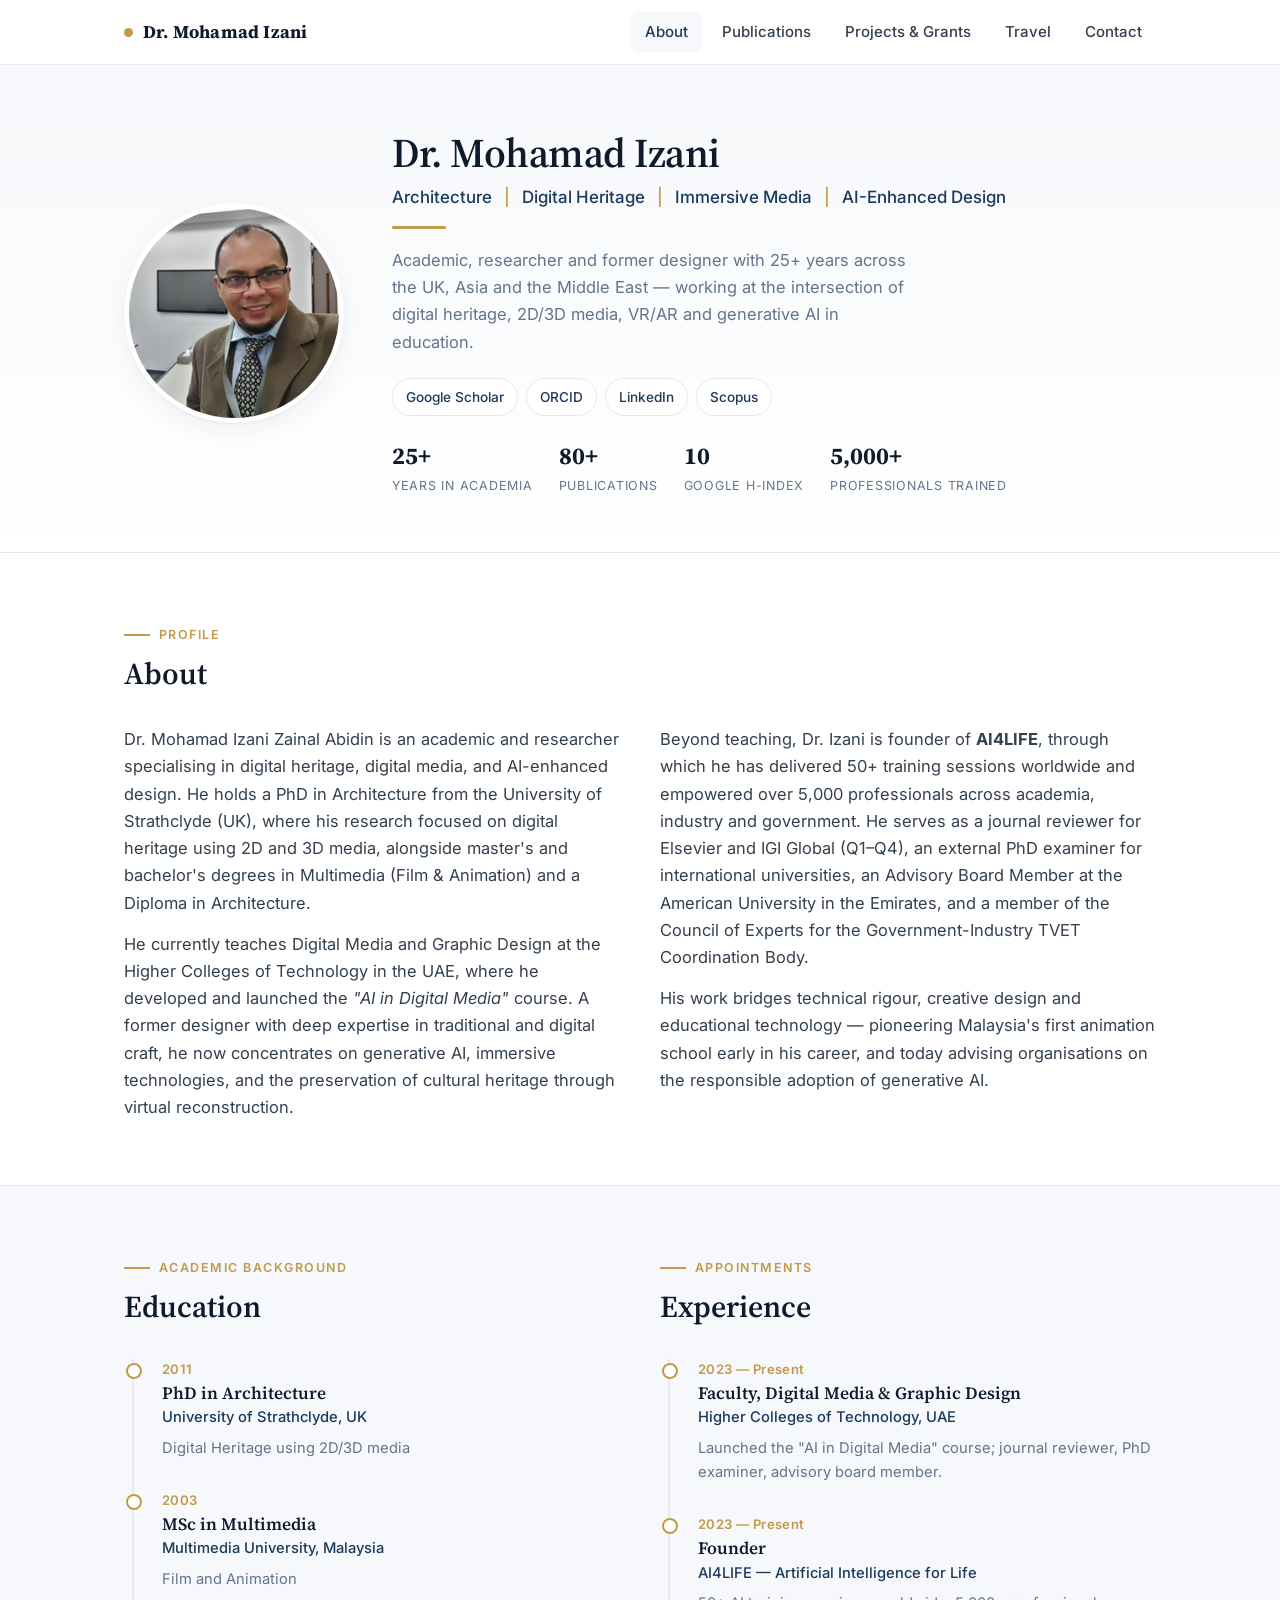
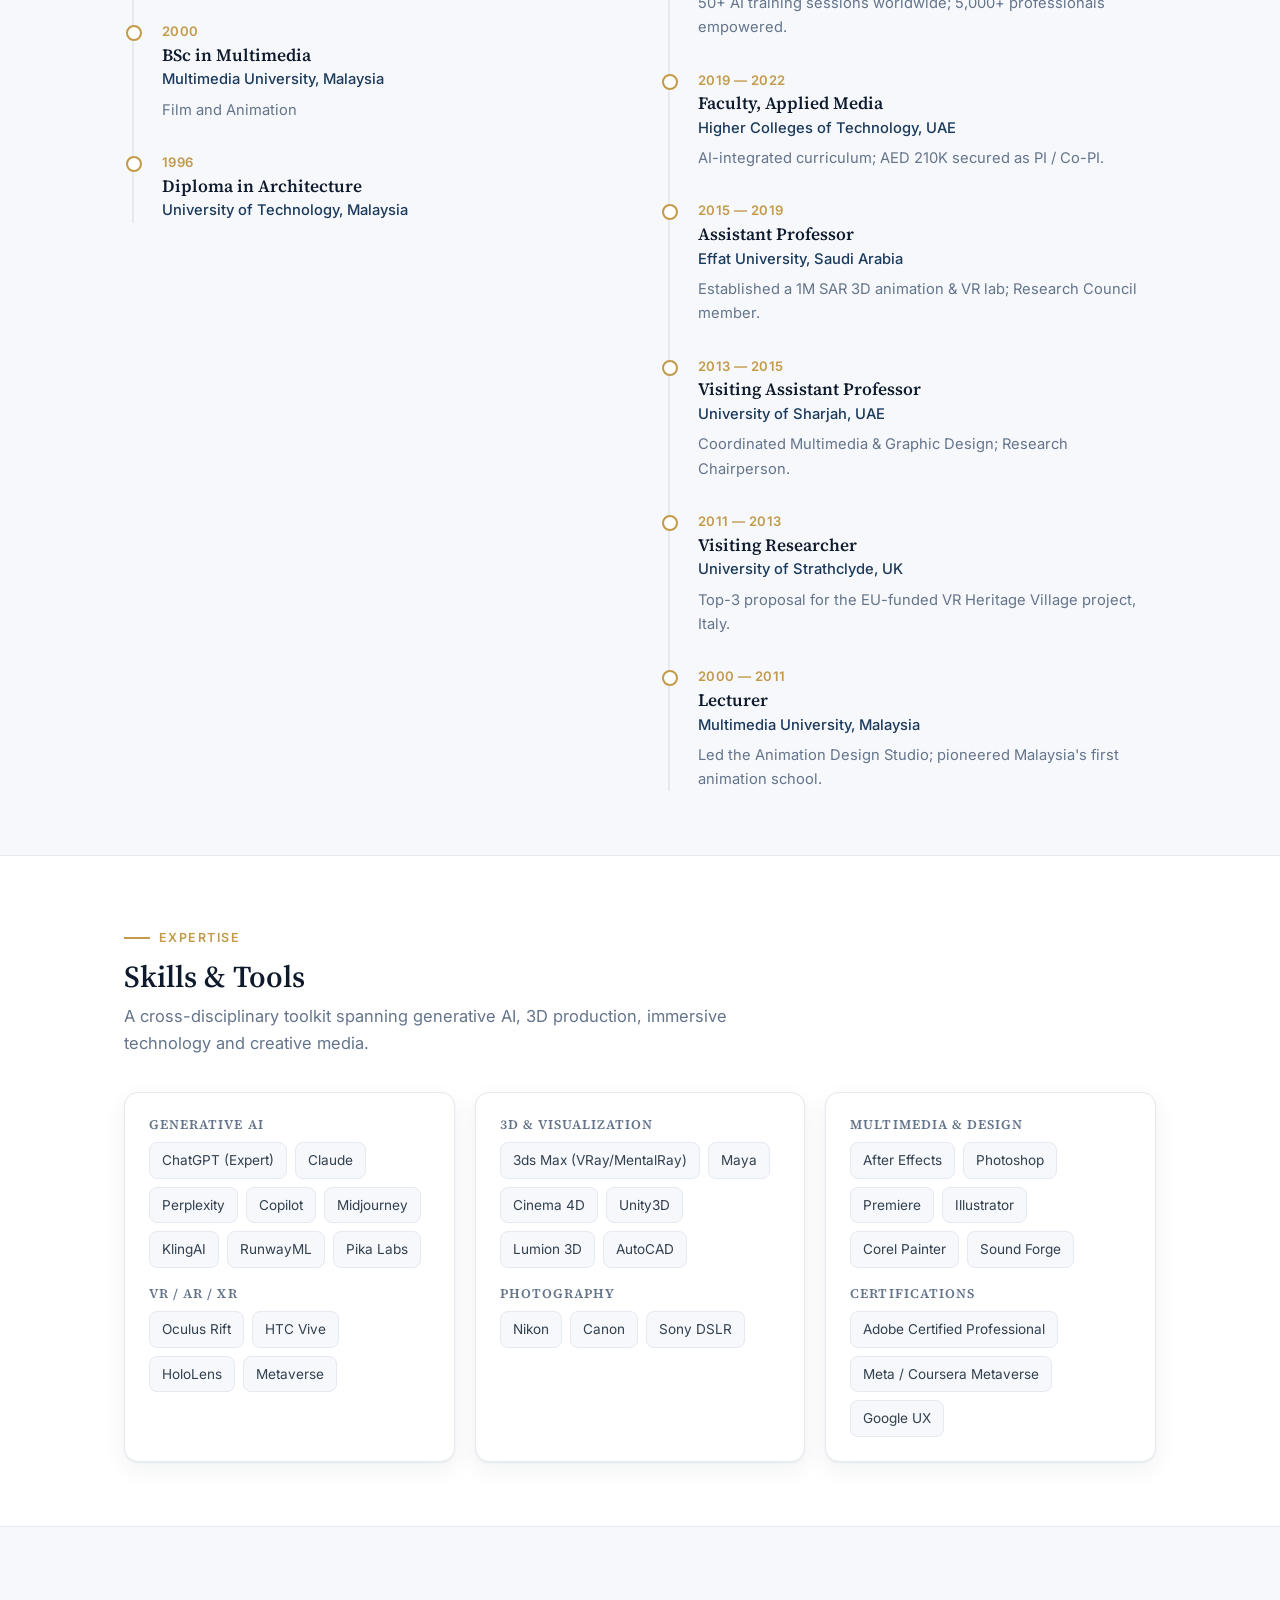
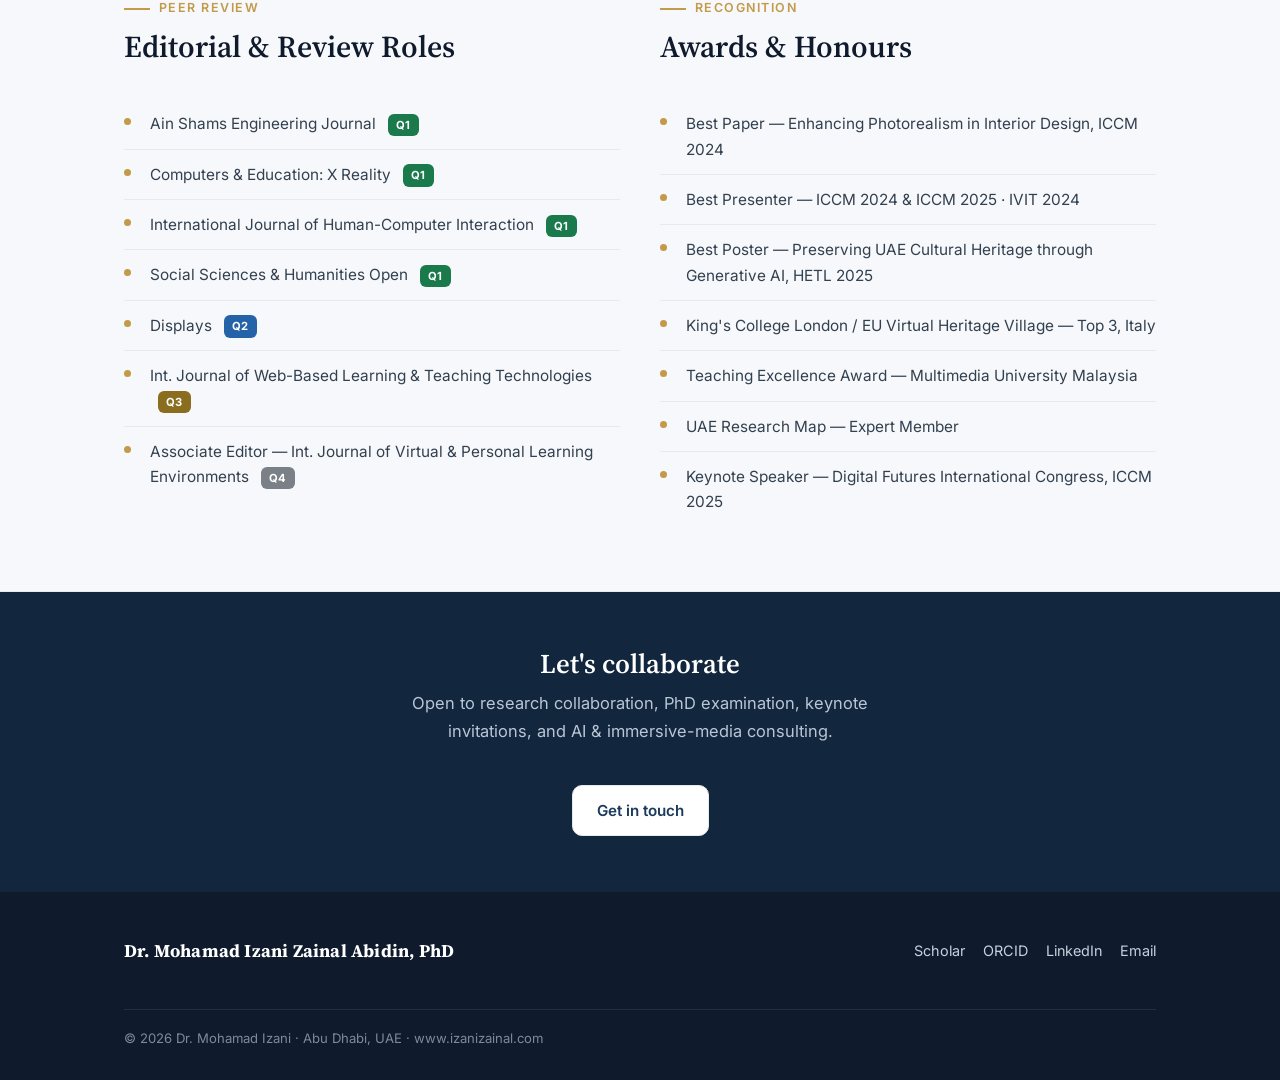
==== index.html @ 5fbd053c "Add files via upload" ====
<!DOCTYPE html>
<html lang="en">
<head>
<meta charset="UTF-8">
<meta name="viewport" content="width=device-width, initial-scale=1.0">
<title>Dr. Mohamad Izani — Digital Heritage, Immersive Media & AI</title>
<meta name="description" content="Dr. Mohamad Izani Zainal Abidin, PhD — academic and researcher in architecture, digital heritage, digital media, VR/AR and AI-enhanced design.">
<link rel="stylesheet" href="assets/style.css">
</head>
<body>

<!-- NAV -->
<nav class="nav">
  <div class="nav-inner">
    <a class="brand" href="index.html"><span class="dot"></span>Dr. Mohamad Izani</a>
    <button class="nav-toggle" aria-label="Menu">&#9776;</button>
    <div class="nav-links">
      <a href="index.html" class="active">About</a>
      <a href="publications.html">Publications</a>
      <a href="projects.html">Projects &amp; Grants</a>
      <a href="travel.html">Travel</a>
      <a href="contact.html">Contact</a>
    </div>
  </div>
</nav>

<!-- HERO -->
<header class="hero">
  <div class="hero-inner">
    <img class="hero-photo" src="assets/profile.jpg" alt="Dr. Mohamad Izani">
    <div>
      <h1>Dr. Mohamad Izani</h1>
      <div class="role">Architecture <span class="bar">|</span> Digital Heritage <span class="bar">|</span> Immersive Media <span class="bar">|</span> AI-Enhanced Design</div>
      <div class="accent-line"></div>
      <p class="lead">Academic, researcher and former designer with 25+ years across the UK, Asia and the Middle East — working at the intersection of digital heritage, 2D/3D media, VR/AR and generative AI in education.</p>
      <div class="chips">
        <a class="chip" href="https://scholar.google.com/citations?user=4yNI14cAAAAJ&hl=en" target="_blank" rel="noopener">Google Scholar</a>
        <a class="chip" href="https://orcid.org/0000-0002-8254-1219" target="_blank" rel="noopener">ORCID</a>
        <a class="chip" href="https://www.linkedin.com/in/izanizainal/" target="_blank" rel="noopener">LinkedIn</a>
        <a class="chip" href="https://www.scopus.com/authid/detail.uri?authorId=57223811243" target="_blank" rel="noopener">Scopus</a>
      </div>
      <div class="stat-row">
        <div class="stat"><span class="num">25+</span><span class="lbl">Years in academia</span></div>
        <div class="stat"><span class="num">80+</span><span class="lbl">Publications</span></div>
        <div class="stat"><span class="num">10</span><span class="lbl">Google h-index</span></div>
        <div class="stat"><span class="num">5,000+</span><span class="lbl">Professionals trained</span></div>
      </div>
    </div>
  </div>
</header>

<!-- ABOUT -->
<section id="about">
  <div class="wrap">
    <div class="sec-head reveal">
      <span class="sec-eyebrow">Profile</span>
      <h2>About</h2>
    </div>
    <div class="two-col">
      <div class="reveal">
        <p>Dr. Mohamad Izani Zainal Abidin is an academic and researcher specialising in digital heritage, digital media, and AI-enhanced design. He holds a PhD in Architecture from the University of Strathclyde (UK), where his research focused on digital heritage using 2D and 3D media, alongside master's and bachelor's degrees in Multimedia (Film &amp; Animation) and a Diploma in Architecture.</p>
        <p style="margin-top:14px">He currently teaches Digital Media and Graphic Design at the Higher Colleges of Technology in the UAE, where he developed and launched the <em>"AI in Digital Media"</em> course. A former designer with deep expertise in traditional and digital craft, he now concentrates on generative AI, immersive technologies, and the preservation of cultural heritage through virtual reconstruction.</p>
      </div>
      <div class="reveal">
        <p>Beyond teaching, Dr. Izani is founder of <strong>AI4LIFE</strong>, through which he has delivered 50+ training sessions worldwide and empowered over 5,000 professionals across academia, industry and government. He serves as a journal reviewer for Elsevier and IGI Global (Q1–Q4), an external PhD examiner for international universities, an Advisory Board Member at the American University in the Emirates, and a member of the Council of Experts for the Government-Industry TVET Coordination Body.</p>
        <p style="margin-top:14px">His work bridges technical rigour, creative design and educational technology — pioneering Malaysia's first animation school early in his career, and today advising organisations on the responsible adoption of generative AI.</p>
      </div>
    </div>
  </div>
</section>

<!-- EDUCATION + EXPERIENCE -->
<section class="alt" id="cv">
  <div class="wrap">
    <div class="two-col">
      <div>
        <div class="sec-head reveal">
          <span class="sec-eyebrow">Academic Background</span>
          <h2>Education</h2>
        </div>
        <div class="timeline reveal">
          <div class="tl-item">
            <div class="yr">2011</div>
            <h3>PhD in Architecture</h3>
            <div class="org">University of Strathclyde, UK</div>
            <p>Digital Heritage using 2D/3D media</p>
          </div>
          <div class="tl-item">
            <div class="yr">2003</div>
            <h3>MSc in Multimedia</h3>
            <div class="org">Multimedia University, Malaysia</div>
            <p>Film and Animation</p>
          </div>
          <div class="tl-item">
            <div class="yr">2000</div>
            <h3>BSc in Multimedia</h3>
            <div class="org">Multimedia University, Malaysia</div>
            <p>Film and Animation</p>
          </div>
          <div class="tl-item">
            <div class="yr">1996</div>
            <h3>Diploma in Architecture</h3>
            <div class="org">University of Technology, Malaysia</div>
          </div>
        </div>
      </div>

      <div>
        <div class="sec-head reveal">
          <span class="sec-eyebrow">Appointments</span>
          <h2>Experience</h2>
        </div>
        <div class="timeline reveal">
          <div class="tl-item">
            <div class="yr">2023 — Present</div>
            <h3>Faculty, Digital Media &amp; Graphic Design</h3>
            <div class="org">Higher Colleges of Technology, UAE</div>
            <p>Launched the "AI in Digital Media" course; journal reviewer, PhD examiner, advisory board member.</p>
          </div>
          <div class="tl-item">
            <div class="yr">2023 — Present</div>
            <h3>Founder</h3>
            <div class="org">AI4LIFE — Artificial Intelligence for Life</div>
            <p>50+ AI training sessions worldwide; 5,000+ professionals empowered.</p>
          </div>
          <div class="tl-item">
            <div class="yr">2019 — 2022</div>
            <h3>Faculty, Applied Media</h3>
            <div class="org">Higher Colleges of Technology, UAE</div>
            <p>AI-integrated curriculum; AED 210K secured as PI / Co-PI.</p>
          </div>
          <div class="tl-item">
            <div class="yr">2015 — 2019</div>
            <h3>Assistant Professor</h3>
            <div class="org">Effat University, Saudi Arabia</div>
            <p>Established a 1M SAR 3D animation &amp; VR lab; Research Council member.</p>
          </div>
          <div class="tl-item">
            <div class="yr">2013 — 2015</div>
            <h3>Visiting Assistant Professor</h3>
            <div class="org">University of Sharjah, UAE</div>
            <p>Coordinated Multimedia &amp; Graphic Design; Research Chairperson.</p>
          </div>
          <div class="tl-item">
            <div class="yr">2011 — 2013</div>
            <h3>Visiting Researcher</h3>
            <div class="org">University of Strathclyde, UK</div>
            <p>Top-3 proposal for the EU-funded VR Heritage Village project, Italy.</p>
          </div>
          <div class="tl-item">
            <div class="yr">2000 — 2011</div>
            <h3>Lecturer</h3>
            <div class="org">Multimedia University, Malaysia</div>
            <p>Led the Animation Design Studio; pioneered Malaysia's first animation school.</p>
          </div>
        </div>
      </div>
    </div>
  </div>
</section>

<!-- SKILLS -->
<section id="skills">
  <div class="wrap">
    <div class="sec-head reveal">
      <span class="sec-eyebrow">Expertise</span>
      <h2>Skills &amp; Tools</h2>
      <p>A cross-disciplinary toolkit spanning generative AI, 3D production, immersive technology and creative media.</p>
    </div>
    <div class="grid three reveal">
      <div class="card">
        <div class="skill-block">
          <h4>Generative AI</h4>
          <div class="tags">
            <span class="tag">ChatGPT (Expert)</span><span class="tag">Claude</span><span class="tag">Perplexity</span>
            <span class="tag">Copilot</span><span class="tag">Midjourney</span><span class="tag">KlingAI</span>
            <span class="tag">RunwayML</span><span class="tag">Pika Labs</span>
          </div>
        </div>
        <div class="skill-block" style="margin-bottom:0">
          <h4>VR / AR / XR</h4>
          <div class="tags">
            <span class="tag">Oculus Rift</span><span class="tag">HTC Vive</span><span class="tag">HoloLens</span><span class="tag">Metaverse</span>
          </div>
        </div>
      </div>
      <div class="card">
        <div class="skill-block">
          <h4>3D &amp; Visualization</h4>
          <div class="tags">
            <span class="tag">3ds Max (VRay/MentalRay)</span><span class="tag">Maya</span><span class="tag">Cinema 4D</span>
            <span class="tag">Unity3D</span><span class="tag">Lumion 3D</span><span class="tag">AutoCAD</span>
          </div>
        </div>
        <div class="skill-block" style="margin-bottom:0">
          <h4>Photography</h4>
          <div class="tags">
            <span class="tag">Nikon</span><span class="tag">Canon</span><span class="tag">Sony DSLR</span>
          </div>
        </div>
      </div>
      <div class="card">
        <div class="skill-block">
          <h4>Multimedia &amp; Design</h4>
          <div class="tags">
            <span class="tag">After Effects</span><span class="tag">Photoshop</span><span class="tag">Premiere</span>
            <span class="tag">Illustrator</span><span class="tag">Corel Painter</span><span class="tag">Sound Forge</span>
          </div>
        </div>
        <div class="skill-block" style="margin-bottom:0">
          <h4>Certifications</h4>
          <div class="tags">
            <span class="tag">Adobe Certified Professional</span><span class="tag">Meta / Coursera Metaverse</span><span class="tag">Google UX</span>
          </div>
        </div>
      </div>
    </div>
  </div>
</section>

<!-- EDITORIAL + AWARDS -->
<section class="alt" id="service">
  <div class="wrap">
    <div class="two-col">
      <div>
        <div class="sec-head reveal">
          <span class="sec-eyebrow">Peer Review</span>
          <h2>Editorial &amp; Review Roles</h2>
        </div>
        <ul class="list reveal">
          <li>Ain Shams Engineering Journal <span class="q-tag q1">Q1</span></li>
          <li>Computers &amp; Education: X Reality <span class="q-tag q1">Q1</span></li>
          <li>International Journal of Human-Computer Interaction <span class="q-tag q1">Q1</span></li>
          <li>Social Sciences &amp; Humanities Open <span class="q-tag q1">Q1</span></li>
          <li>Displays <span class="q-tag q2">Q2</span></li>
          <li>Int. Journal of Web-Based Learning &amp; Teaching Technologies <span class="q-tag q3">Q3</span></li>
          <li>Associate Editor — Int. Journal of Virtual &amp; Personal Learning Environments <span class="q-tag q4">Q4</span></li>
        </ul>
      </div>
      <div>
        <div class="sec-head reveal">
          <span class="sec-eyebrow">Recognition</span>
          <h2>Awards &amp; Honours</h2>
        </div>
        <ul class="list reveal">
          <li>Best Paper — Enhancing Photorealism in Interior Design, ICCM 2024</li>
          <li>Best Presenter — ICCM 2024 &amp; ICCM 2025 · IVIT 2024</li>
          <li>Best Poster — Preserving UAE Cultural Heritage through Generative AI, HETL 2025</li>
          <li>King's College London / EU Virtual Heritage Village — Top 3, Italy</li>
          <li>Teaching Excellence Award — Multimedia University Malaysia</li>
          <li>UAE Research Map — Expert Member</li>
          <li>Keynote Speaker — Digital Futures International Congress, ICCM 2025</li>
        </ul>
      </div>
    </div>
  </div>
</section>

<!-- CTA -->
<section style="padding:0">
  <div class="cta reveal">
    <h2>Let's collaborate</h2>
    <p>Open to research collaboration, PhD examination, keynote invitations, and AI &amp; immersive-media consulting.</p>
    <a class="btn ghost" href="contact.html">Get in touch</a>
  </div>
</section>

<!-- FOOTER -->
<footer>
  <div class="foot-inner">
    <div class="brand" style="color:#fff">Dr. Mohamad Izani Zainal Abidin, PhD</div>
    <div class="foot-links">
      <a href="https://scholar.google.com/citations?user=4yNI14cAAAAJ&hl=en" target="_blank" rel="noopener">Scholar</a>
      <a href="https://orcid.org/0000-0002-8254-1219" target="_blank" rel="noopener">ORCID</a>
      <a href="https://www.linkedin.com/in/izanizainal/" target="_blank" rel="noopener">LinkedIn</a>
      <a href="mailto:mohamadizanizainal@gmail.com">Email</a>
    </div>
    <div class="copy">© <span id="year">2026</span> Dr. Mohamad Izani · Abu Dhabi, UAE · www.izanizainal.com</div>
  </div>
</footer>

<script src="assets/main.js"></script>
</body>
</html>
---- assets/style.css ----
/* =========================================================
   Dr. Mohamad Izani — personal academic site
   Theme: modern academic (navy / slate, serif display)
   ========================================================= */
@import url('https://fonts.googleapis.com/css2?family=Source+Serif+4:opsz,wght@8..60,400;8..60,600;8..60,700&family=Inter:wght@400;500;600;700&display=swap');

:root{
  --ink:#0f1b2d;
  --navy:#1b3a5c;
  --navy-2:#254c76;
  --accent:#c29a4a;          /* muted gold hairline accent */
  --accent-soft:#e9dcbf;
  --text:#33404f;
  --muted:#64748b;
  --line:#e5e9f0;
  --bg:#ffffff;
  --bg-alt:#f6f8fb;
  --bg-navy:#12263d;
  --card:#ffffff;
  --shadow:0 1px 2px rgba(16,27,45,.06),0 8px 24px rgba(16,27,45,.06);
  --radius:14px;
  --maxw:1080px;
}

*{box-sizing:border-box;margin:0;padding:0}
html{scroll-behavior:smooth}
body{
  font-family:'Inter',system-ui,-apple-system,Segoe UI,Roboto,sans-serif;
  color:var(--text);
  background:var(--bg);
  line-height:1.65;
  font-size:16.5px;
  -webkit-font-smoothing:antialiased;
}
h1,h2,h3,h4{font-family:'Source Serif 4',Georgia,serif;color:var(--ink);line-height:1.2;font-weight:600}
a{color:var(--navy-2);text-decoration:none}
a:hover{color:var(--accent)}
img{max-width:100%;display:block}
.wrap{max-width:var(--maxw);margin:0 auto;padding:0 24px}

/* ---------- Navbar ---------- */
.nav{
  position:sticky;top:0;z-index:50;
  background:rgba(255,255,255,.9);
  backdrop-filter:saturate(180%) blur(10px);
  border-bottom:1px solid var(--line);
}
.nav-inner{max-width:var(--maxw);margin:0 auto;padding:0 24px;height:64px;display:flex;align-items:center;justify-content:space-between}
.brand{font-family:'Source Serif 4',serif;font-weight:700;font-size:1.12rem;color:var(--ink);letter-spacing:.2px;display:flex;align-items:center;gap:10px}
.brand .dot{width:9px;height:9px;border-radius:50%;background:var(--accent);display:inline-block}
.nav-links{display:flex;gap:6px;align-items:center}
.nav-links a{
  color:var(--text);font-size:.94rem;font-weight:500;
  padding:8px 14px;border-radius:8px;transition:.2s;
}
.nav-links a:hover{background:var(--bg-alt);color:var(--navy)}
.nav-links a.active{color:var(--navy);background:var(--bg-alt)}
.nav-toggle{display:none;background:none;border:none;cursor:pointer;padding:8px;font-size:1.4rem;color:var(--ink)}

@media(max-width:820px){
  .nav-toggle{display:block}
  .nav-links{
    position:absolute;top:64px;left:0;right:0;
    flex-direction:column;align-items:stretch;gap:0;
    background:#fff;border-bottom:1px solid var(--line);
    padding:8px 16px 16px;box-shadow:var(--shadow);
    display:none;
  }
  .nav-links.open{display:flex}
  .nav-links a{padding:12px 10px;border-radius:8px}
}

/* ---------- Hero ---------- */
.hero{background:linear-gradient(180deg,var(--bg-alt),#fff);border-bottom:1px solid var(--line)}
.hero-inner{max-width:var(--maxw);margin:0 auto;padding:64px 24px 56px;display:grid;grid-template-columns:220px 1fr;gap:48px;align-items:center}
.hero-photo{width:220px;height:220px;border-radius:50%;object-fit:cover;border:5px solid #fff;box-shadow:var(--shadow);background:var(--bg-alt)}
.hero h1{font-size:2.55rem;margin-bottom:6px;letter-spacing:-.5px}
.hero .role{font-size:1.06rem;color:var(--navy);font-weight:500;margin-bottom:14px}
.hero .role .bar{color:var(--accent);margin:0 8px}
.hero .lead{color:var(--muted);max-width:52ch;margin-bottom:22px}
.hero .accent-line{width:54px;height:3px;background:var(--accent);border-radius:2px;margin:0 0 18px}
.stat-row{display:flex;flex-wrap:wrap;gap:26px;margin-top:20px}
.stat{display:flex;flex-direction:column}
.stat .num{font-family:'Source Serif 4',serif;font-size:1.5rem;font-weight:700;color:var(--ink)}
.stat .lbl{font-size:.78rem;text-transform:uppercase;letter-spacing:.06em;color:var(--muted)}

.chips{display:flex;flex-wrap:wrap;gap:8px;margin-top:22px}
.chip{
  display:inline-flex;align-items:center;gap:7px;
  font-size:.85rem;font-weight:500;color:var(--navy);
  background:#fff;border:1px solid var(--line);
  padding:7px 13px;border-radius:999px;transition:.2s;
}
.chip:hover{border-color:var(--accent);color:var(--accent);transform:translateY(-1px)}

@media(max-width:720px){
  .hero-inner{grid-template-columns:1fr;text-align:center;gap:26px;padding:44px 24px}
  .hero-photo{margin:0 auto;width:170px;height:170px}
  .hero .accent-line{margin-left:auto;margin-right:auto}
  .hero .lead{margin-left:auto;margin-right:auto}
  .stat-row,.chips{justify-content:center}
  .hero h1{font-size:2.1rem}
}

/* ---------- Sections ---------- */
section{padding:64px 0}
section.alt{background:var(--bg-alt);border-top:1px solid var(--line);border-bottom:1px solid var(--line)}
.sec-head{margin-bottom:34px}
.sec-eyebrow{display:inline-flex;align-items:center;gap:9px;font-size:.78rem;font-weight:600;letter-spacing:.12em;text-transform:uppercase;color:var(--accent);margin-bottom:10px}
.sec-eyebrow::before{content:"";width:26px;height:2px;background:var(--accent);display:inline-block}
.sec-head h2{font-size:1.9rem}
.sec-head p{color:var(--muted);margin-top:8px;max-width:64ch}

.page-head{background:var(--bg-navy);color:#eef3f9;padding:56px 0 48px;border-bottom:3px solid var(--accent)}
.page-head .sec-eyebrow{color:var(--accent-soft)}
.page-head .sec-eyebrow::before{background:var(--accent-soft)}
.page-head h1{color:#fff;font-size:2.3rem}
.page-head p{color:#b9c6d6;margin-top:10px;max-width:66ch}

/* ---------- Cards / grids ---------- */
.grid{display:grid;gap:20px}
.grid.two{grid-template-columns:repeat(2,1fr)}
.grid.three{grid-template-columns:repeat(3,1fr)}
@media(max-width:860px){.grid.two,.grid.three{grid-template-columns:1fr}}

.card{
  background:var(--card);border:1px solid var(--line);border-radius:var(--radius);
  padding:24px;box-shadow:var(--shadow);transition:.22s;
}
.card:hover{transform:translateY(-3px);border-color:#d5deea;box-shadow:0 10px 30px rgba(16,27,45,.10)}
.card h3{font-size:1.14rem;margin-bottom:6px}
.card .meta{font-size:.82rem;color:var(--muted);margin-bottom:12px}
.card p{color:var(--text);font-size:.95rem}

/* ---------- Timeline (experience / education) ---------- */
.timeline{position:relative;margin-left:8px;padding-left:28px;border-left:2px solid var(--line)}
.tl-item{position:relative;padding:0 0 30px}
.tl-item:last-child{padding-bottom:0}
.tl-item::before{content:"";position:absolute;left:-36px;top:4px;width:12px;height:12px;border-radius:50%;background:#fff;border:2.5px solid var(--accent)}
.tl-item .yr{font-size:.82rem;font-weight:600;color:var(--accent);letter-spacing:.03em}
.tl-item h3{font-size:1.08rem;margin:2px 0 2px}
.tl-item .org{font-size:.92rem;color:var(--navy);font-weight:500}
.tl-item p{font-size:.92rem;color:var(--muted);margin-top:6px}

/* ---------- Skills ---------- */
.skill-block{margin-bottom:18px}
.skill-block h4{font-size:.82rem;text-transform:uppercase;letter-spacing:.08em;color:var(--muted);margin-bottom:10px}
.tags{display:flex;flex-wrap:wrap;gap:8px}
.tag{font-size:.85rem;background:var(--bg-alt);border:1px solid var(--line);color:var(--text);padding:6px 12px;border-radius:8px}

/* ---------- Lists (awards, editorial) ---------- */
.list{list-style:none}
.list li{position:relative;padding:12px 0 12px 26px;border-bottom:1px solid var(--line);font-size:.96rem}
.list li:last-child{border-bottom:none}
.list li::before{content:"";position:absolute;left:0;top:19px;width:7px;height:7px;border-radius:50%;background:var(--accent)}
.q-tag{display:inline-block;font-size:.7rem;font-weight:700;letter-spacing:.04em;color:#fff;background:var(--navy);padding:2px 8px;border-radius:6px;margin-left:8px;vertical-align:middle}
.q-tag.q1{background:#1a7a4c}
.q-tag.q2{background:#2563a8}
.q-tag.q3{background:#8a6d1f}
.q-tag.q4{background:#7a7f88}

/* ---------- Publications ---------- */
.pub-filter{display:flex;flex-wrap:wrap;gap:8px;margin-bottom:26px}
.pub-filter button{
  font-family:inherit;font-size:.86rem;font-weight:500;cursor:pointer;
  background:#fff;border:1px solid var(--line);color:var(--text);
  padding:8px 16px;border-radius:999px;transition:.2s;
}
.pub-filter button:hover{border-color:var(--accent);color:var(--accent)}
.pub-filter button.active{background:var(--navy);border-color:var(--navy);color:#fff}
.pub-year{font-family:'Source Serif 4',serif;font-size:1.35rem;color:var(--ink);font-weight:700;margin:30px 0 12px;padding-bottom:6px;border-bottom:2px solid var(--line)}
.pub-year:first-of-type{margin-top:0}
.pub{padding:15px 0;border-bottom:1px solid var(--line);display:flex;gap:14px}
.pub:last-child{border-bottom:none}
.pub .marker{flex:0 0 auto;width:6px;border-radius:3px;background:var(--accent-soft)}
.pub .body{flex:1}
.pub .authors{color:var(--text);font-size:.95rem}
.pub .title{color:var(--ink);font-weight:600;font-size:.98rem}
.pub .venue{color:var(--muted);font-size:.9rem;font-style:italic}
.pub .badges{margin-top:5px;display:flex;flex-wrap:wrap;gap:6px}
.badge{font-size:.7rem;font-weight:600;letter-spacing:.03em;padding:2px 8px;border-radius:6px;border:1px solid var(--line);color:var(--muted);background:var(--bg-alt)}
.badge.type{color:var(--navy);border-color:#cfe}
.hidden{display:none!important}

/* ---------- Gallery ---------- */
.gallery{display:grid;grid-template-columns:repeat(3,1fr);gap:16px}
@media(max-width:860px){.gallery{grid-template-columns:repeat(2,1fr)}}
@media(max-width:520px){.gallery{grid-template-columns:1fr}}
.gitem{
  position:relative;border-radius:var(--radius);overflow:hidden;
  aspect-ratio:4/3;background:var(--bg-alt);border:1px solid var(--line);
  cursor:pointer;box-shadow:var(--shadow);
}
.gitem img{width:100%;height:100%;object-fit:cover;transition:.4s}
.gitem:hover img{transform:scale(1.06)}
.gitem .ph{position:absolute;inset:0;display:flex;flex-direction:column;align-items:center;justify-content:center;gap:8px;color:var(--muted);background:linear-gradient(135deg,#eef2f8,#e3e9f2)}
.gitem .ph svg{width:34px;height:34px;opacity:.5}
.gitem .cap{
  position:absolute;left:0;right:0;bottom:0;
  padding:26px 14px 12px;color:#fff;font-size:.86rem;font-weight:500;
  background:linear-gradient(180deg,transparent,rgba(15,27,45,.82));
}
.gitem .cap .loc{display:block;font-size:.74rem;opacity:.85;font-weight:400}

/* lightbox */
.lb{position:fixed;inset:0;background:rgba(9,16,28,.9);display:none;align-items:center;justify-content:center;z-index:100;padding:24px}
.lb.open{display:flex}
.lb img{max-width:90vw;max-height:82vh;border-radius:10px;box-shadow:0 20px 60px rgba(0,0,0,.5)}
.lb .cap{position:absolute;bottom:26px;color:#dfe7f0;font-size:.95rem;text-align:center;width:100%}
.lb .close{position:absolute;top:20px;right:26px;color:#fff;font-size:2rem;cursor:pointer;line-height:1;background:none;border:none}

/* ---------- Contact ---------- */
.contact-grid{display:grid;grid-template-columns:1fr 1fr;gap:40px}
@media(max-width:820px){.contact-grid{grid-template-columns:1fr}}
.info-row{display:flex;gap:14px;align-items:flex-start;padding:14px 0;border-bottom:1px solid var(--line)}
.info-row:last-child{border-bottom:none}
.info-row .ico{flex:0 0 42px;height:42px;width:42px;border-radius:10px;background:var(--bg-alt);display:flex;align-items:center;justify-content:center;color:var(--navy)}
.info-row .ico svg{width:20px;height:20px}
.info-row .k{font-size:.76rem;text-transform:uppercase;letter-spacing:.07em;color:var(--muted)}
.info-row .v{font-size:1rem;color:var(--ink);font-weight:500;word-break:break-word}
.form label{display:block;font-size:.82rem;font-weight:600;color:var(--ink);margin:14px 0 6px}
.form input,.form textarea{
  width:100%;font-family:inherit;font-size:.95rem;color:var(--ink);
  padding:11px 13px;border:1px solid var(--line);border-radius:10px;background:#fff;transition:.2s;
}
.form input:focus,.form textarea:focus{outline:none;border-color:var(--navy);box-shadow:0 0 0 3px rgba(27,58,92,.1)}
.form textarea{min-height:130px;resize:vertical}
.btn{
  display:inline-flex;align-items:center;gap:9px;cursor:pointer;
  font-family:inherit;font-size:.95rem;font-weight:600;
  background:var(--navy);color:#fff;border:none;
  padding:12px 24px;border-radius:10px;margin-top:18px;transition:.2s;
}
.btn:hover{background:var(--ink);color:#fff;transform:translateY(-1px)}
.btn.ghost{background:#fff;color:var(--navy);border:1px solid var(--line)}
.btn.ghost:hover{border-color:var(--accent);color:var(--accent);background:#fff}

/* ---------- CTA banner ---------- */
.cta{background:var(--bg-navy);color:#fff;text-align:center;padding:56px 24px;border-radius:0}
.cta h2{color:#fff;font-size:1.7rem}
.cta p{color:#b9c6d6;margin:10px auto 22px;max-width:52ch}

/* ---------- Footer ---------- */
footer{background:var(--ink);color:#aeb9c6;padding:44px 0 30px;font-size:.9rem}
.foot-inner{max-width:var(--maxw);margin:0 auto;padding:0 24px;display:flex;flex-wrap:wrap;justify-content:space-between;gap:20px;align-items:center}
.foot-links{display:flex;flex-wrap:wrap;gap:18px}
.foot-links a{color:#c7d1dd}
.foot-links a:hover{color:var(--accent)}
footer .copy{width:100%;border-top:1px solid rgba(255,255,255,.08);margin-top:24px;padding-top:18px;color:#7d8a99;font-size:.82rem}

/* utilities */
.center{text-align:center}
.mt0{margin-top:0}
.two-col{display:grid;grid-template-columns:1fr 1fr;gap:40px}
@media(max-width:820px){.two-col{grid-template-columns:1fr}}
.reveal{opacity:0;transform:translateY(14px);transition:opacity .6s ease,transform .6s ease}
.reveal.in{opacity:1;transform:none}
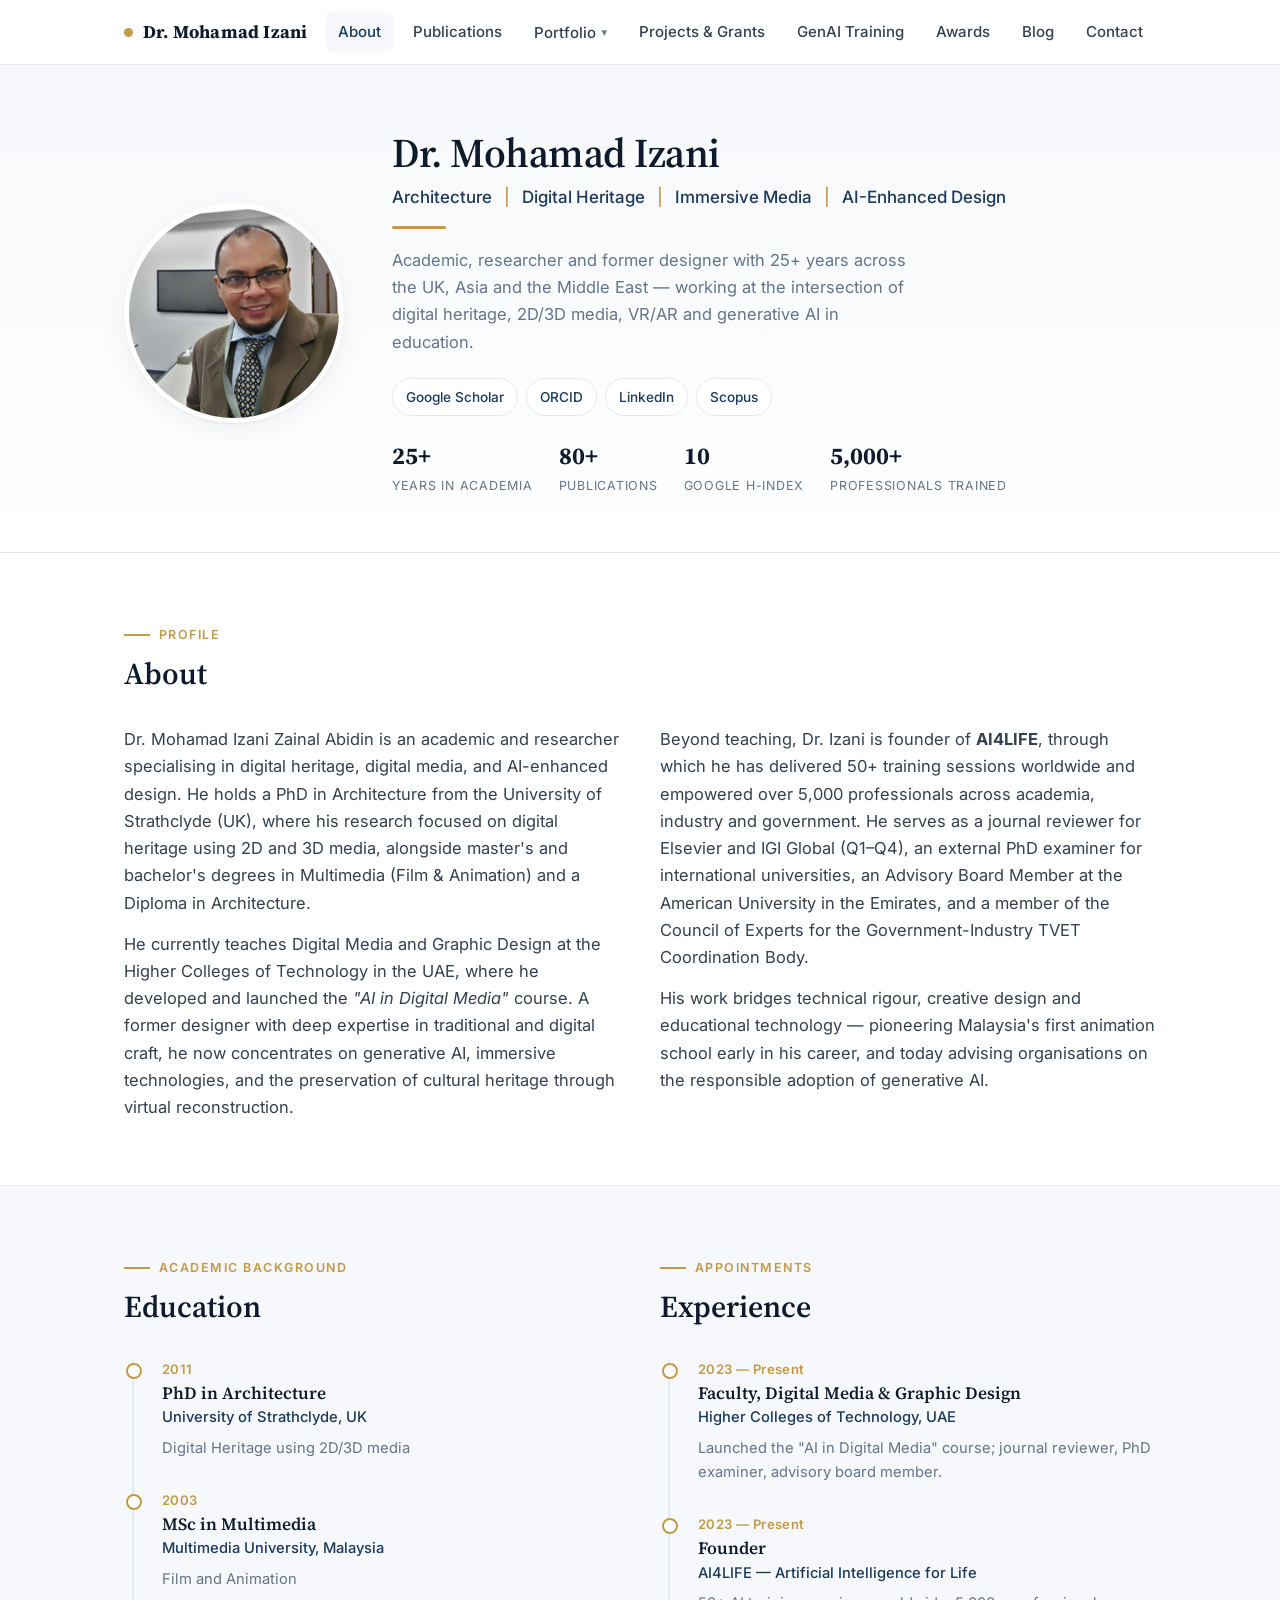
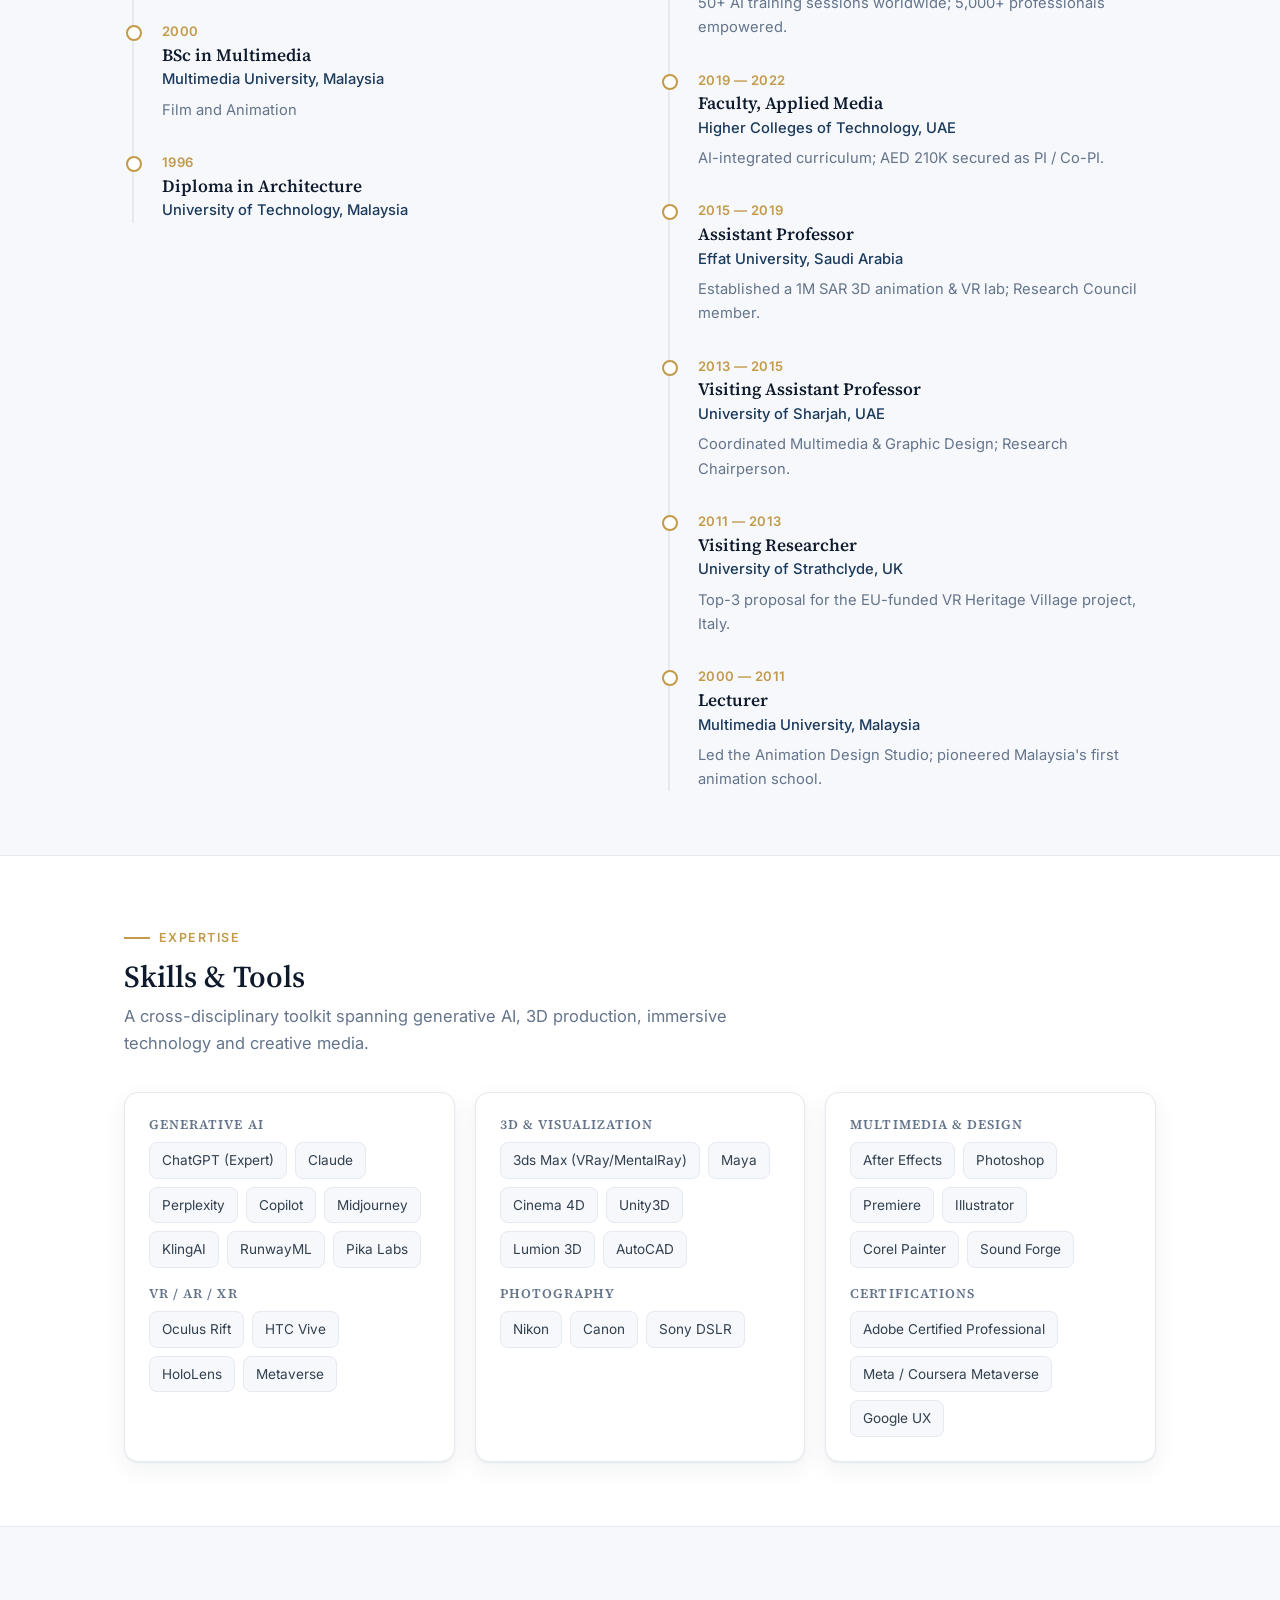
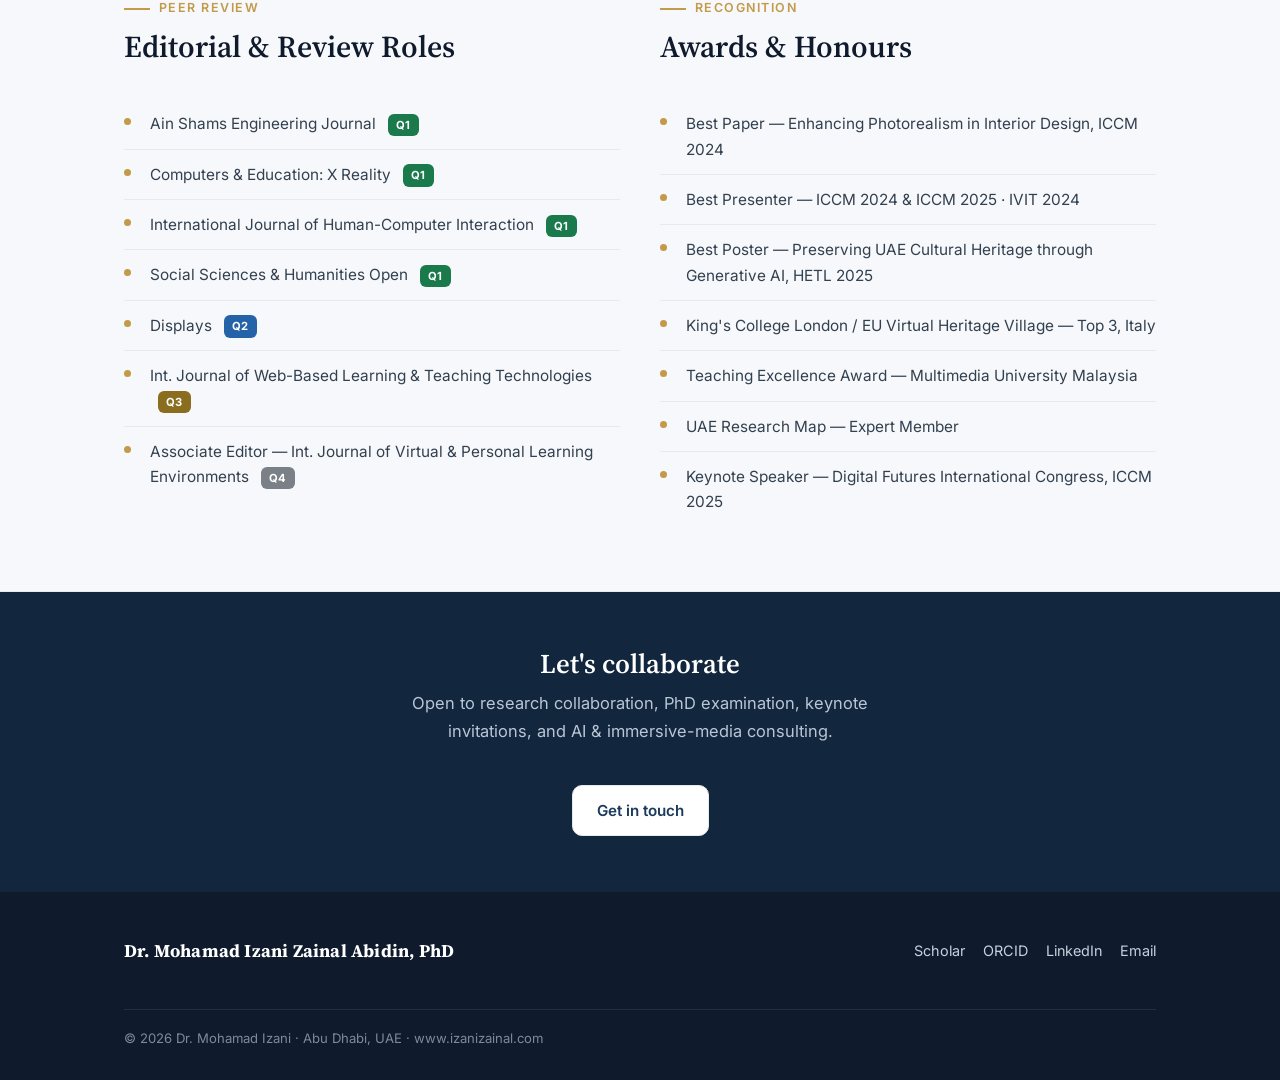
==== commit 82c97756: "Add files via upload" ====
--- a/index.html
+++ b/index.html
@@ -10,19 +10,7 @@
 <body>
 
 <!-- NAV -->
-<nav class="nav">
-  <div class="nav-inner">
-    <a class="brand" href="index.html"><span class="dot"></span>Dr. Mohamad Izani</a>
-    <button class="nav-toggle" aria-label="Menu">&#9776;</button>
-    <div class="nav-links">
-      <a href="index.html" class="active">About</a>
-      <a href="publications.html">Publications</a>
-      <a href="projects.html">Projects &amp; Grants</a>
-      <a href="travel.html">Travel</a>
-      <a href="contact.html">Contact</a>
-    </div>
-  </div>
-</nav>
+<div id="site-nav"></div>
 
 <!-- HERO -->
 <header class="hero">
@@ -266,18 +254,7 @@
 </section>
 
 <!-- FOOTER -->
-<footer>
-  <div class="foot-inner">
-    <div class="brand" style="color:#fff">Dr. Mohamad Izani Zainal Abidin, PhD</div>
-    <div class="foot-links">
-      <a href="https://scholar.google.com/citations?user=4yNI14cAAAAJ&hl=en" target="_blank" rel="noopener">Scholar</a>
-      <a href="https://orcid.org/0000-0002-8254-1219" target="_blank" rel="noopener">ORCID</a>
-      <a href="https://www.linkedin.com/in/izanizainal/" target="_blank" rel="noopener">LinkedIn</a>
-      <a href="mailto:mohamadizanizainal@gmail.com">Email</a>
-    </div>
-    <div class="copy">© <span id="year">2026</span> Dr. Mohamad Izani · Abu Dhabi, UAE · www.izanizainal.com</div>
-  </div>
-</footer>
+<div id="site-footer"></div>
 
 <script src="assets/main.js"></script>
 </body>
--- a/assets/style.css
+++ b/assets/style.css
@@ -56,18 +56,46 @@
 .nav-links a:hover{background:var(--bg-alt);color:var(--navy)}
 .nav-links a.active{color:var(--navy);background:var(--bg-alt)}
 .nav-toggle{display:none;background:none;border:none;cursor:pointer;padding:8px;font-size:1.4rem;color:var(--ink)}
-
-@media(max-width:820px){
+.nav-links .nav-a{color:var(--text);font-size:.94rem;font-weight:500;padding:8px 13px;border-radius:8px;transition:.2s}
+.nav-links .nav-a:hover{background:var(--bg-alt);color:var(--navy)}
+.nav-links .nav-a.active{color:var(--navy);background:var(--bg-alt)}
+
+/* dropdown */
+.nav-item.has-drop{position:relative}
+.drop-toggle{
+  font-family:inherit;font-size:.94rem;font-weight:500;cursor:pointer;
+  background:none;border:none;color:var(--text);
+  padding:8px 13px;border-radius:8px;transition:.2s;display:inline-flex;align-items:center;gap:5px;
+}
+.drop-toggle:hover{background:var(--bg-alt);color:var(--navy)}
+.drop-toggle.active{color:var(--navy);background:var(--bg-alt)}
+.drop-toggle .caret{font-size:.7rem;opacity:.7}
+.drop-menu{
+  position:absolute;top:calc(100% + 6px);left:0;min-width:180px;
+  background:#fff;border:1px solid var(--line);border-radius:10px;
+  box-shadow:var(--shadow);padding:6px;display:none;z-index:60;
+}
+.nav-item.has-drop:hover .drop-menu,.nav-item.has-drop.open .drop-menu{display:block}
+.drop-menu a{display:block;padding:9px 12px;border-radius:7px;color:var(--text);font-size:.92rem;font-weight:500}
+.drop-menu a:hover{background:var(--bg-alt);color:var(--navy)}
+.drop-menu a.active{color:var(--navy);background:var(--bg-alt)}
+
+@media(max-width:1000px){
   .nav-toggle{display:block}
   .nav-links{
     position:absolute;top:64px;left:0;right:0;
-    flex-direction:column;align-items:stretch;gap:0;
+    flex-direction:column;align-items:stretch;gap:2px;
     background:#fff;border-bottom:1px solid var(--line);
     padding:8px 16px 16px;box-shadow:var(--shadow);
     display:none;
   }
   .nav-links.open{display:flex}
-  .nav-links a{padding:12px 10px;border-radius:8px}
+  .nav-links .nav-a,.drop-toggle{padding:12px 10px;border-radius:8px;width:100%;justify-content:space-between}
+  .nav-item.has-drop{width:100%}
+  .drop-menu{position:static;box-shadow:none;border:none;border-radius:0;padding:0 0 4px 12px;display:none}
+  .nav-item.has-drop.open .drop-menu{display:block}
+  .nav-item.has-drop:hover .drop-menu{display:none}
+  .nav-item.has-drop.open .drop-menu{display:block}
 }
 
 /* ---------- Hero ---------- */
@@ -255,3 +283,62 @@
 @media(max-width:820px){.two-col{grid-template-columns:1fr}}
 .reveal{opacity:0;transform:translateY(14px);transition:opacity .6s ease,transform .6s ease}
 .reveal.in{opacity:1;transform:none}
+
+/* ---------- Group heading (portfolio sections) ---------- */
+.group-head{display:flex;align-items:baseline;gap:12px;margin:44px 0 18px}
+.group-head:first-of-type{margin-top:0}
+.group-head h3{font-size:1.35rem;color:var(--ink)}
+.group-head .count{font-size:.82rem;color:var(--muted)}
+.group-head::after{content:"";flex:1;height:1px;background:var(--line)}
+
+/* ---------- Blog ---------- */
+.blog-grid{display:grid;grid-template-columns:repeat(2,1fr);gap:24px}
+@media(max-width:820px){.blog-grid{grid-template-columns:1fr}}
+.post-card{
+  display:flex;flex-direction:column;background:#fff;border:1px solid var(--line);
+  border-radius:var(--radius);overflow:hidden;box-shadow:var(--shadow);transition:.22s;
+}
+.post-card:hover{transform:translateY(-3px);box-shadow:0 12px 34px rgba(16,27,45,.12);border-color:#d5deea}
+.post-thumb{height:150px;display:flex;align-items:center;justify-content:center;color:#fff;font-family:'Source Serif 4',serif;font-size:1.05rem;font-weight:600;text-align:center;padding:16px}
+.post-body{padding:20px 22px 24px;display:flex;flex-direction:column;flex:1}
+.post-body .cat{font-size:.72rem;font-weight:700;letter-spacing:.08em;text-transform:uppercase;color:var(--accent);margin-bottom:8px}
+.post-body h3{font-size:1.18rem;line-height:1.3;margin-bottom:8px}
+.post-body h3 a{color:var(--ink)}
+.post-body h3 a:hover{color:var(--navy)}
+.post-body p{font-size:.94rem;color:var(--muted);flex:1}
+.post-body .foot{display:flex;justify-content:space-between;align-items:center;margin-top:16px;font-size:.82rem;color:var(--muted)}
+.post-body .read{color:var(--navy);font-weight:600}
+
+/* ---------- Article (single post) ---------- */
+.article{max-width:760px;margin:0 auto;padding:56px 24px 20px}
+.article .kicker{font-size:.74rem;font-weight:700;letter-spacing:.09em;text-transform:uppercase;color:var(--accent);margin-bottom:12px}
+.article h1{font-size:2.2rem;line-height:1.18;margin-bottom:14px;letter-spacing:-.4px}
+.article .byline{display:flex;flex-wrap:wrap;gap:10px;align-items:center;color:var(--muted);font-size:.9rem;padding-bottom:22px;margin-bottom:28px;border-bottom:1px solid var(--line)}
+.article .byline .sep{opacity:.5}
+.article p{margin:0 0 20px;font-size:1.05rem;line-height:1.75;color:#2c3745}
+.article h2{font-size:1.45rem;margin:34px 0 12px}
+.article h3{font-size:1.15rem;margin:26px 0 10px}
+.article ul,.article ol{margin:0 0 20px 22px}
+.article li{margin-bottom:8px;font-size:1.05rem;line-height:1.7}
+.article blockquote{margin:26px 0;padding:6px 22px;border-left:3px solid var(--accent);color:var(--ink);font-family:'Source Serif 4',serif;font-size:1.15rem;font-style:italic}
+.article .lede{font-size:1.2rem;line-height:1.6;color:var(--ink)}
+.post-nav{max-width:760px;margin:10px auto 0;padding:24px;display:flex;justify-content:space-between;gap:14px;border-top:1px solid var(--line)}
+
+/* ---------- Testimonials ---------- */
+.quote-card{background:#fff;border:1px solid var(--line);border-radius:var(--radius);padding:26px 24px;box-shadow:var(--shadow);position:relative}
+.quote-card::before{content:"\201C";position:absolute;top:6px;left:18px;font-family:'Source Serif 4',serif;font-size:3.4rem;color:var(--accent-soft);line-height:1}
+.quote-card p{position:relative;font-size:1rem;color:#2c3745;line-height:1.65;margin-bottom:16px;padding-top:14px}
+.quote-card .who{display:flex;align-items:center;gap:12px}
+.quote-card .avatar{width:42px;height:42px;border-radius:50%;background:var(--navy);color:#fff;display:flex;align-items:center;justify-content:center;font-family:'Source Serif 4',serif;font-weight:700;font-size:1rem;flex:0 0 auto}
+.quote-card .who .n{font-weight:600;color:var(--ink);font-size:.94rem}
+.quote-card .who .r{font-size:.82rem;color:var(--muted)}
+
+/* ---------- Feature list (training offerings) ---------- */
+.feature{display:flex;gap:14px;align-items:flex-start}
+.feature .fi{flex:0 0 44px;height:44px;width:44px;border-radius:11px;background:var(--bg-alt);color:var(--navy);display:flex;align-items:center;justify-content:center;font-size:1.2rem}
+.feature h3{font-size:1.06rem;margin-bottom:4px}
+.feature p{font-size:.92rem;color:var(--muted)}
+
+/* ---------- Note / callout ---------- */
+.note{background:var(--bg-alt);border:1px dashed #cdd7e4;border-radius:var(--radius);padding:18px 20px;font-size:.92rem;color:var(--muted)}
+.note code{background:#fff;border:1px solid var(--line);border-radius:5px;padding:1px 6px;font-size:.85em;color:var(--navy)}
